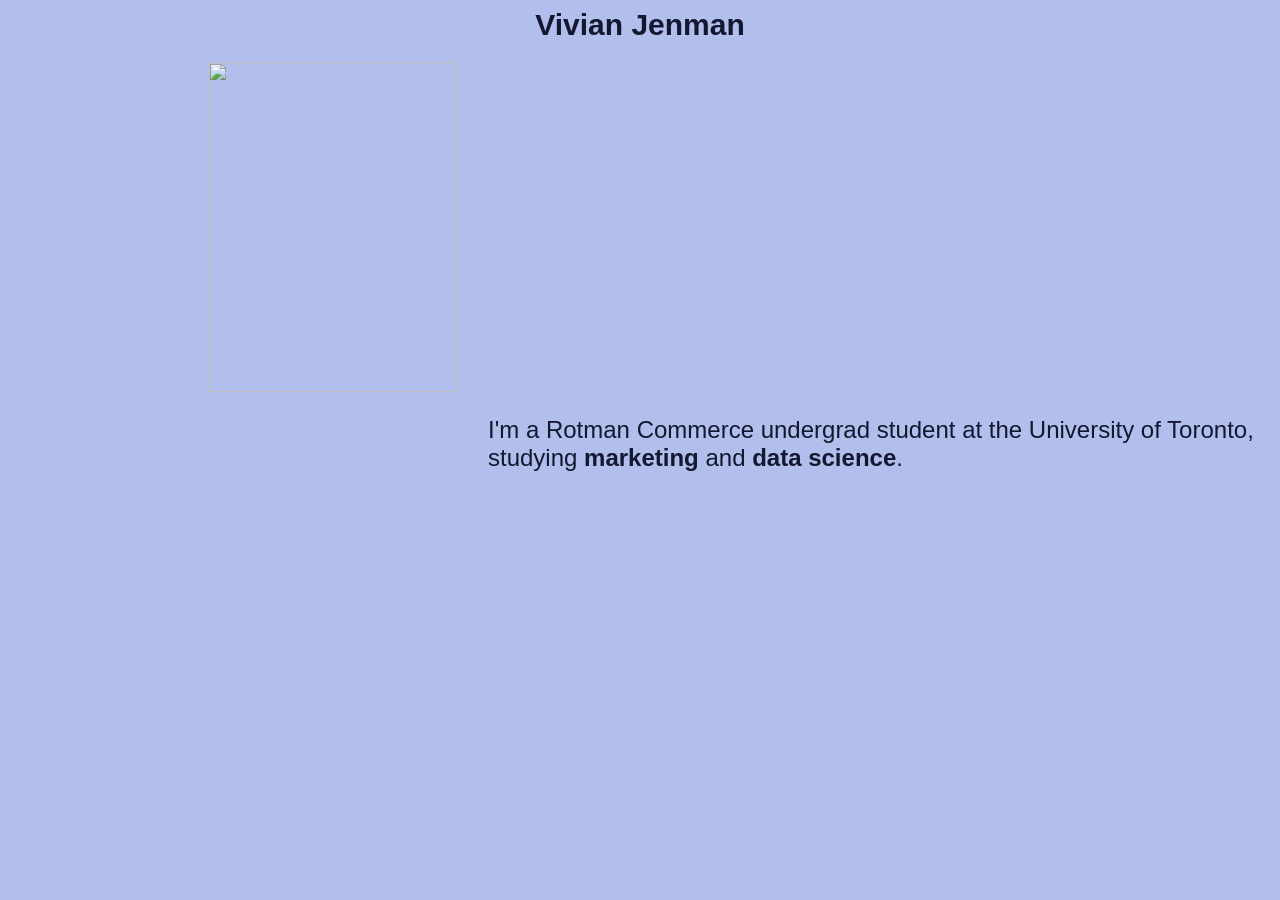
==== index.html @ 12eb538e "Update index.html" ====
<html>
  <head>
      <title>Vivian Jenman</title>
      <link rel="stylesheet" href="./style.css">
  </head>
  <body>
    <h1>Vivian Jenman</h1>
    <img class="me" src="https://github.com/vjenman/vjenman.github.io/blob/main/github%20portfolio/me.png">
    <p class="intro">I'm a Rotman Commerce undergrad student at the University of Toronto, 
      studying <strong>marketing</strong> and <strong>data science</strong>.</p>
  </body>
</html>
---- style.css ----
article {
  padding-top: 100px;}
head {
  background-color: rgb(178, 191, 237);
  font-family: Tahoma, Verdana, sans-serif;}
body {
  background-color: rgb(178, 191, 237);}
p {
  font-family: Tahoma, Verdana, sans-serif;
  color: rgb(19, 24, 48);
  font-size: 24px;}
.intro {
  margin-left: 480px;
  padding-top: -100px;}
h1 {
  font-family: Tahoma, Verdana, sans-serif;
  color: rgb(19, 24, 48);
  text-align: center;
  font-size: 30px;}
.me {
  width: 250px;
  height: 330px;
  margin-left: 200px;}
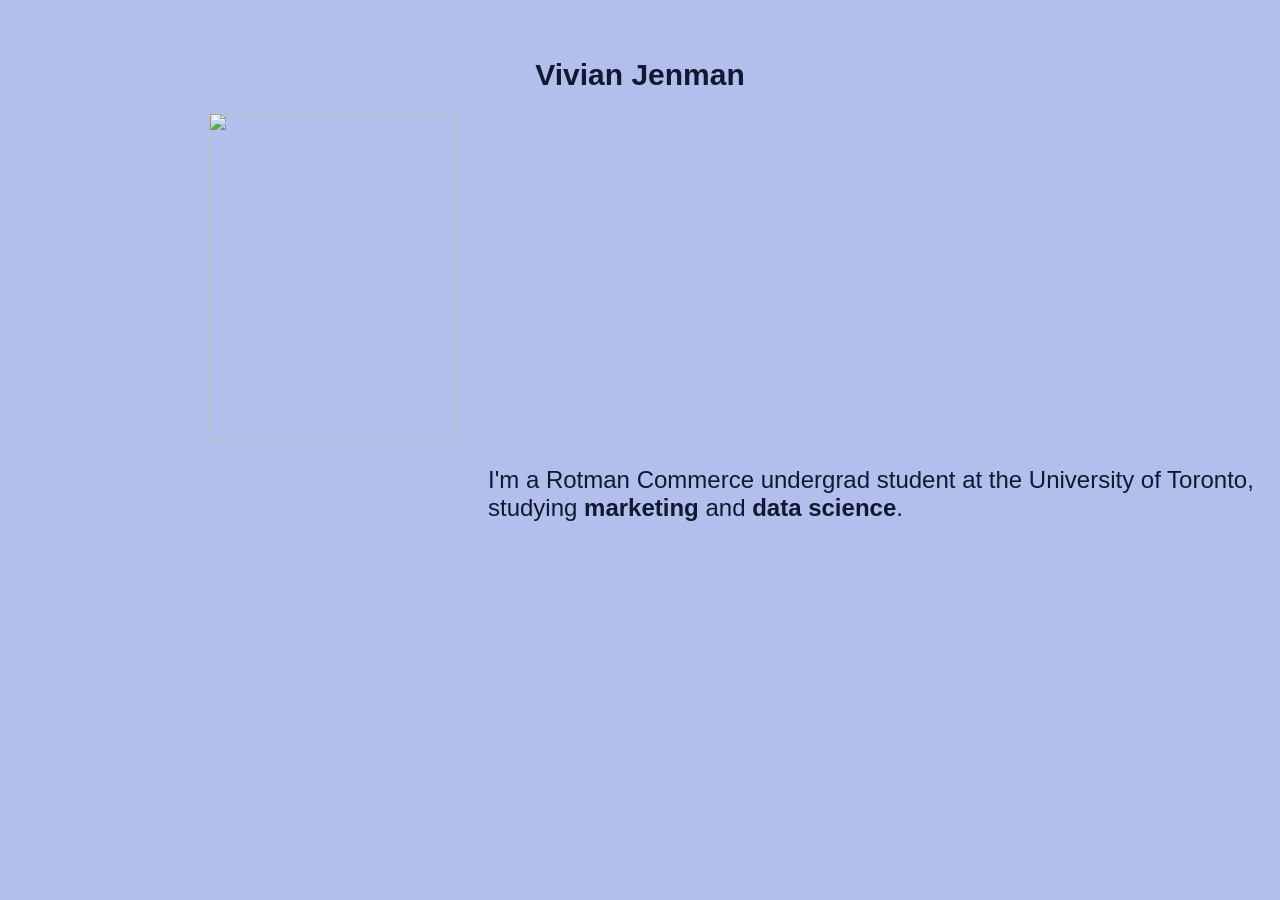
==== commit 730d383f: "Update index.html" ====
--- a/index.html
+++ b/index.html
@@ -5,7 +5,7 @@
   </head>
   <body>
     <h1>Vivian Jenman</h1>
-    <img class="me" src="https://github.com/vjenman/vjenman.github.io/blob/main/github%20portfolio/me.png">
+    <img class="me" src="https://github.com/vjenman/vjenman.github.io/github%20portfolio/me.png">
     <p class="intro">I'm a Rotman Commerce undergrad student at the University of Toronto, 
       studying <strong>marketing</strong> and <strong>data science</strong>.</p>
   </body>
--- a/style.css
+++ b/style.css
@@ -1,5 +1,3 @@
-article {
-  padding-top: 100px;}
 head {
   background-color: rgb(178, 191, 237);
   font-family: Tahoma, Verdana, sans-serif;}
@@ -8,11 +6,13 @@
 p {
   font-family: Tahoma, Verdana, sans-serif;
   color: rgb(19, 24, 48);
-  font-size: 24px;}
+  font-size: 24px;
+  max-width: 800px;}
 .intro {
   margin-left: 480px;
   padding-top: -100px;}
 h1 {
+  padding-top: 50px;
   font-family: Tahoma, Verdana, sans-serif;
   color: rgb(19, 24, 48);
   text-align: center;
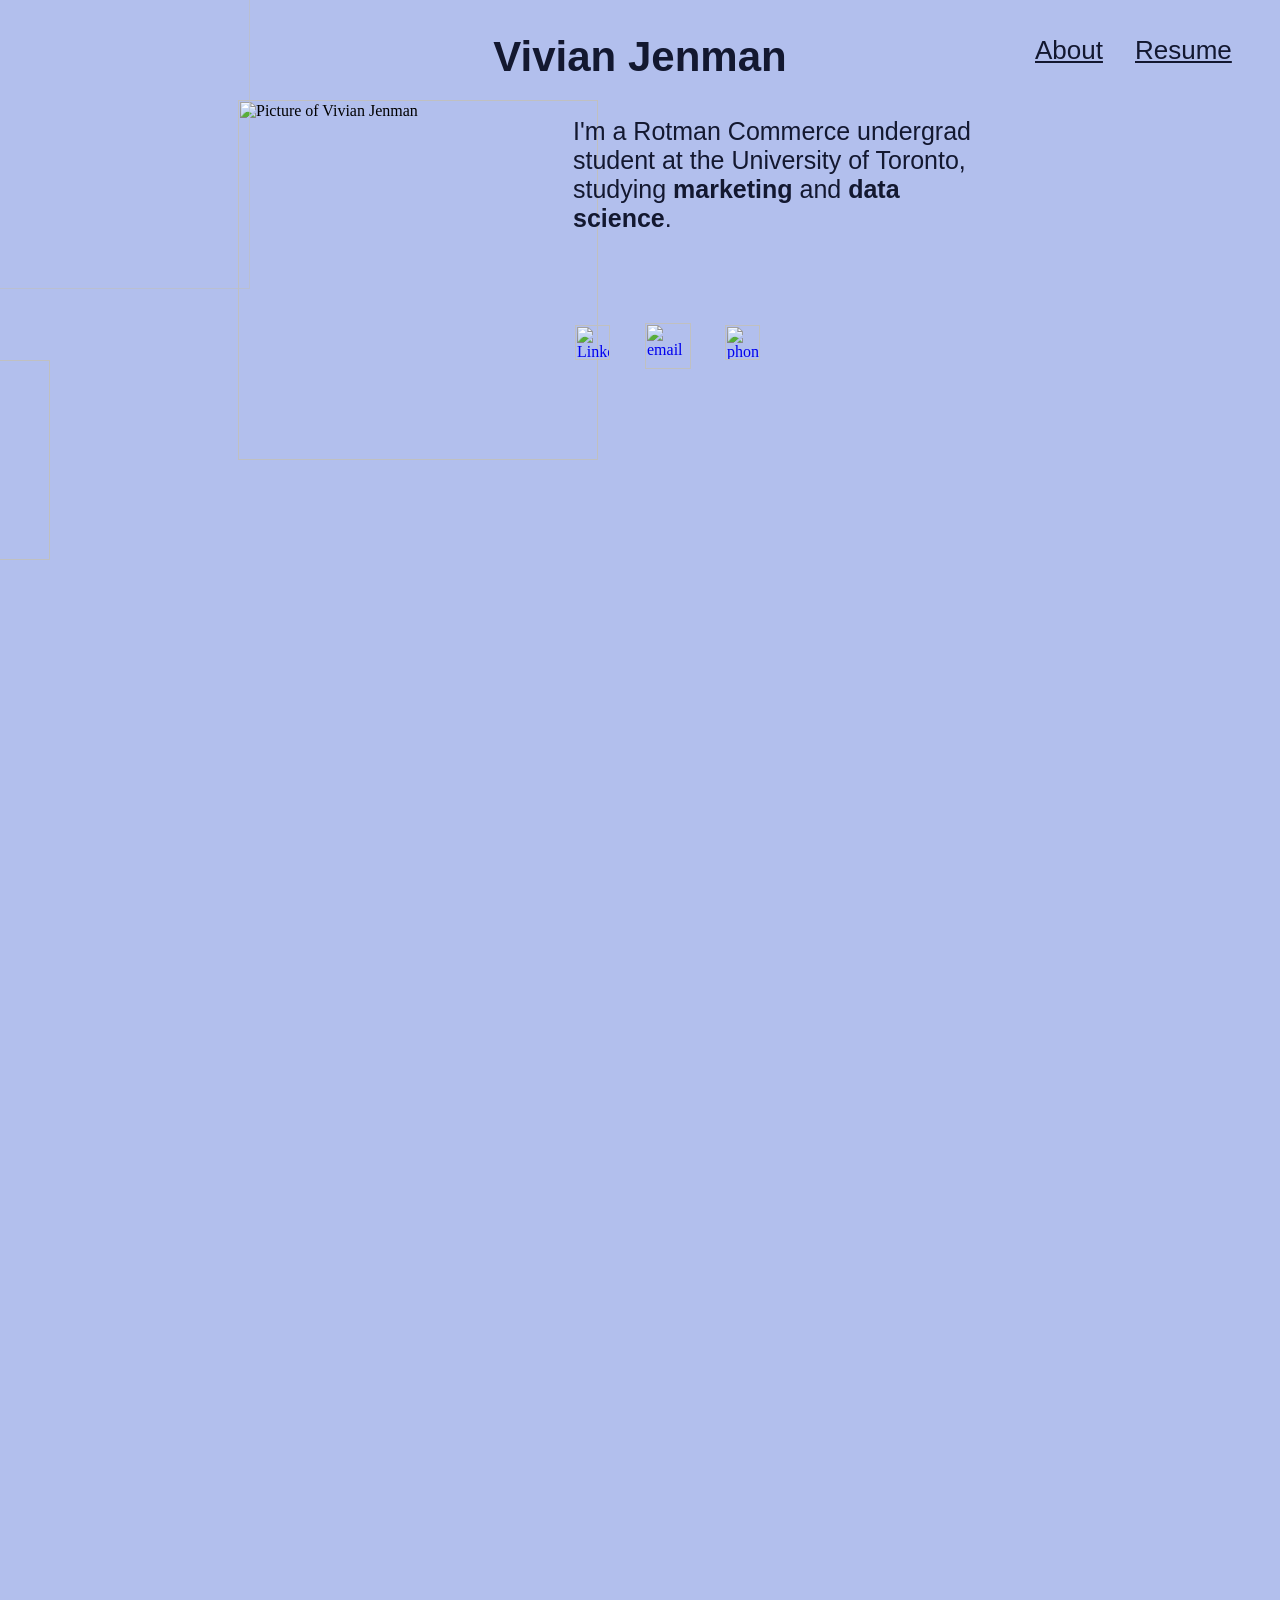
==== commit 3594f99d: "replace files" ====
--- a/index.html
+++ b/index.html
@@ -1,12 +1,27 @@
 <html>
   <head>
-      <title>Vivian Jenman</title>
+      <title>Vivian Jenman's Portfolio</title>
       <link rel="stylesheet" href="./style.css">
+      <script src="java.js" defer></script>
   </head>
   <body>
     <h1>Vivian Jenman</h1>
-    <img class="me" src="https://github.com/vjenman/vjenman.github.io/github%20portfolio/me.png">
+    <img class="me" src="https://i.imgur.com/QGYzj7b.png" alt="Picture of Vivian Jenman">
     <p class="intro">I'm a Rotman Commerce undergrad student at the University of Toronto, 
       studying <strong>marketing</strong> and <strong>data science</strong>.</p>
+    <img class="sun" src="https://i.pinimg.com/originals/07/92/ef/0792efa4935fcfd36ddc3945d0d0a753.gif"
+      alt="Sun gif">
+    <a href="https://www.linkedin.com/in/vivian-jenman-52b7982a1/">
+    	<img class="linkedin" src="https://i.imgur.com/obAKsF0.png" alt="Linkedin icon">
+    </a>
+    <a href="mailto:vjenman@gmail.com">
+    	<img class="email" src="https://i.imgur.com/If5WXRj.png" alt=email icon">
+    </a>
+    <a href="tel:+18324044999">
+        <img class="phone" src="https://i.imgur.com/WDbrTdU.png" alt="phone icon">
+    </a>
+    <img class="bird" src="https://media1.giphy.com/media/v1.Y2lkPTZjMDliOTUydmRnbmFmcDB2c3l3c3JscWR5bHc1Mnk5bGF1MTVkOTMwcmJjY3p6eCZlcD12MV9zdGlja2Vyc19zZWFyY2gmY3Q9cw/ZAoThZZXEoJAnxMVI1/200.gif" alt="Moving bird">
+    <a href="about.html" class="aboutlink">About</a>
+    <a href="resume.html" class="resumelink">Resume</a>
   </body>
 </html>
--- a/style.css
+++ b/style.css
@@ -2,22 +2,97 @@
   background-color: rgb(178, 191, 237);
   font-family: Tahoma, Verdana, sans-serif;}
 body {
-  background-color: rgb(178, 191, 237);}
+  background-color: rgb(178, 191, 237);
+  overflow-x: hidden;
+  min-height: 250vh;}
 p {
   font-family: Tahoma, Verdana, sans-serif;
   color: rgb(19, 24, 48);
-  font-size: 24px;
+  font-size: 25px;
   max-width: 800px;}
 .intro {
-  margin-left: 480px;
-  padding-top: -100px;}
+  position: absolute;
+  margin-left: 565px;
+  transform: translateY(-17px);
+  max-width: 420px;
+  position: absolute;}
 h1 {
-  padding-top: 50px;
+  padding-top: 25px;
   font-family: Tahoma, Verdana, sans-serif;
   color: rgb(19, 24, 48);
   text-align: center;
-  font-size: 30px;}
+  font-size: 42px;}
 .me {
-  width: 250px;
-  height: 330px;
-  margin-left: 200px;}
+  position: absolute;
+  width: 360px;
+  height: auto;
+  margin-left: 230px;
+  top: 100px;}
+.sun {
+  position: absolute;
+  width: 400px;
+  height: auto;
+  left: -150px;
+  transform: translateY(-220px);
+  opacity: 0.62}
+.linkedin {
+  position: absolute;
+  width: 35px;
+  height: auto;
+  top: 325px;
+  left: 575px;}
+.email {
+  position: absolute;
+  width: 46px;
+  height: auto;
+  top: 323px;
+  left: 645px;}
+.phone {
+  position: absolute;
+  width: 35px;
+  height: auto;
+  top: 325px;
+  left: 725px;}
+.bird {
+  position: fixed;    
+  top: 40%;
+  left: -150px;
+  width: 200px;
+  height: auto;
+  z-index: 20;
+  will-change: transform;}
+.aboutlink {
+  font-family: Tahoma, Verdana, sans-serif;
+  color: rgb(19, 24, 48);
+  position: absolute;
+  font-size:26px;
+  left: 1035px;
+  top: 35px;}
+.resumelink {
+  font-family: Tahoma, Verdana, sans-serif;
+  color: rgb(19, 24, 48);
+  position: absolute;
+  font-size:26px;
+  left: 1135px;
+  top: 35px;}
+.mainpage {
+  font-family: Tahoma, Verdana, sans-serif;
+  color: rgb(19, 24, 48);
+  position: absolute;
+  font-size:26px;
+  left: 1035px;
+  top: 35px;}
+.mainpage2 {
+  font-family: Tahoma, Verdana, sans-serif;
+  color: rgb(19, 24, 48);
+  position: absolute;
+  font-size:26px;
+  left: 1035px;
+  top: 35px;}
+.aboutlink2 {
+  font-family: Tahoma, Verdana, sans-serif;
+  color: rgb(19, 24, 48);
+  position: absolute;
+  font-size:26px;
+  left: 1135px;
+  top: 35px;}
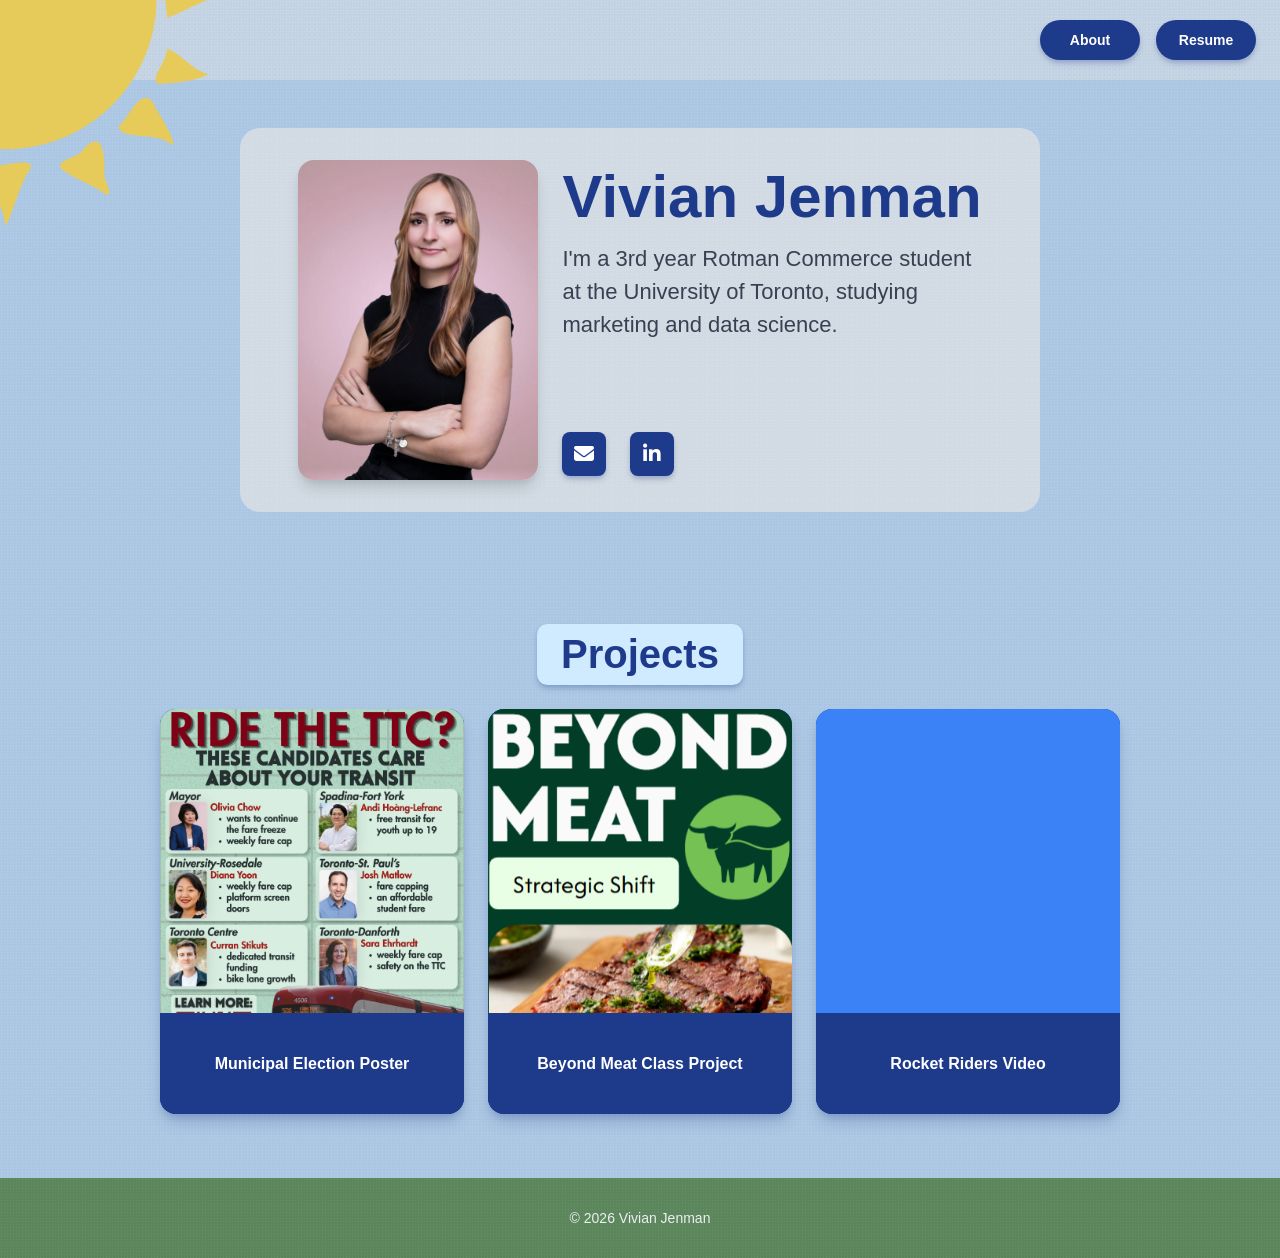
==== commit b666d07e: "initial commit" ====
--- a/index.html
+++ b/index.html
@@ -1,27 +1,117 @@
-<html>
-  <head>
-      <title>Vivian Jenman's Portfolio</title>
-      <link rel="stylesheet" href="./style.css">
-      <script src="java.js" defer></script>
-  </head>
-  <body>
-    <h1>Vivian Jenman</h1>
-    <img class="me" src="https://i.imgur.com/QGYzj7b.png" alt="Picture of Vivian Jenman">
-    <p class="intro">I'm a Rotman Commerce undergrad student at the University of Toronto, 
-      studying <strong>marketing</strong> and <strong>data science</strong>.</p>
-    <img class="sun" src="https://i.pinimg.com/originals/07/92/ef/0792efa4935fcfd36ddc3945d0d0a753.gif"
-      alt="Sun gif">
-    <a href="https://www.linkedin.com/in/vivian-jenman-52b7982a1/">
-    	<img class="linkedin" src="https://i.imgur.com/obAKsF0.png" alt="Linkedin icon">
-    </a>
-    <a href="mailto:vjenman@gmail.com">
-    	<img class="email" src="https://i.imgur.com/If5WXRj.png" alt=email icon">
-    </a>
-    <a href="tel:+18324044999">
-        <img class="phone" src="https://i.imgur.com/WDbrTdU.png" alt="phone icon">
-    </a>
-    <img class="bird" src="https://media1.giphy.com/media/v1.Y2lkPTZjMDliOTUydmRnbmFmcDB2c3l3c3JscWR5bHc1Mnk5bGF1MTVkOTMwcmJjY3p6eCZlcD12MV9zdGlja2Vyc19zZWFyY2gmY3Q9cw/ZAoThZZXEoJAnxMVI1/200.gif" alt="Moving bird">
-    <a href="about.html" class="aboutlink">About</a>
-    <a href="resume.html" class="resumelink">Resume</a>
-  </body>
-</html>
+<!DOCTYPE html>
+<html lang="en">
+<head>
+  <meta charset="UTF-8">
+  <meta name="viewport" content="width=device-width, initial-scale=1.0">
+  <link rel="icon" type="image/png" href="elements/cherrytree.png">
+  <title>Vivian Jenman - Portfolio</title>
+  
+  <!-- Font Awesome Icons -->
+  <link rel="stylesheet" href="https://cdnjs.cloudflare.com/ajax/libs/font-awesome/6.4.0/css/all.min.css">
+  
+  <!-- Link to External Stylesheet -->
+  <link rel="stylesheet" href="index.css">
+</head>
+<body class="sky-bg">
+
+  <div class="sun-decoration" aria-hidden="true">
+    <img src="elements/sun.png" alt="">
+  </div>
+
+  <!-- Top Right Navigation Buttons -->
+  <nav class="top-nav">
+    <a href="about.html" class="nav-btn">About</a>
+    <a href="resume.html" class="nav-btn">Resume</a>
+  </nav>
+
+  <!-- Title / Profile Section -->
+  <header class="titlecard">
+    <div class="titlecontainer">
+      
+      <!-- 4x3 Vertical Image Container -->
+      <div class="profile-img-wrapper">
+        <img src="elements/headshot.png" 
+             alt="Vivian Jenman" 
+             class="profile-img">
+      </div>
+
+      <!-- Text & Contact Container -->
+      <div class="profile-info">
+        <!-- Top: Name -->
+        <div>
+          <h1 class="profile-name">Vivian Jenman</h1>
+          <!-- Middle: Description -->
+          <p class="profile-bio">
+            I'm a 3rd year Rotman Commerce student at the University of Toronto, studying marketing and data science.
+          </p>
+        </div>
+
+        <!-- Bottom: Contact Buttons -->
+        <div class="contact-buttons">
+          <a href="mailto:vjenman@gmail.com" aria-label="Email" class="contact-btn">
+            <i class="fa-solid fa-envelope"></i>
+          </a>
+          <a href="https://www.linkedin.com/in/vivian-jenman-52b7982a1/" target="_blank" rel="noopener noreferrer" aria-label="LinkedIn" class="contact-btn">
+            <i class="fa-brands fa-linkedin-in"></i>
+          </a>
+        </div>
+      </div>
+
+    </div>
+  </header>
+
+  <!-- Projects Section -->
+  <main class="projects-section">
+    <div class="projects-container">
+      
+      <h2 class="projects-title">Projects</h2>
+
+      <!-- 3x2 Grid (6 Projects Total) -->
+      <div class="projects-grid">
+
+        <!-- Project Card 1 -->
+        <a href="poster.html" class="project-card">
+          <div class="project-img-wrapper">
+            <img src="elements/rrposter.png" alt="Municipal Election Poster" class="project-imgrrposter">
+          </div>
+          <div class="project-title-bar">
+            <h3>Municipal Election Poster</h3>
+          </div>
+        </a>
+
+        <!-- Project Card 2 -->
+        <a href="beyondmeat.html" class="project-card">
+          <div class="project-img-wrapper">
+            <img src="elements/beyondmeat.png" alt="Beyond Meat class project" class="project-imgbeyondmeat">
+          </div>
+          <div class="project-title-bar">
+            <h3>Beyond Meat Class Project</h3>
+          </div>
+        </a>
+
+        <!-- Project Card 5 -->
+        <a href="video.html" class="project-card">
+          <div class="project-img-wrapper-video">
+            <!-- <img src="elements/rrvideo.mp4" alt="Rocket Riders video" class="project-img"> -->
+            <video autoplay loop muted playsinline width="100%" class="project-imgrrvideo">
+              <source src="elements/rrvideo.mp4" type="video/mp4">
+            </video>
+          </div>
+          <div class="project-title-bar">
+            <h3>Rocket Riders Video</h3>
+          </div>
+        </a>
+
+      </div>
+    </div>
+  </main>
+
+  <!-- Footer -->
+  <footer class="footer">
+    <p>&copy; <span id="year"></span> Vivian Jenman</p>
+  </footer>
+
+  <!-- Link to External JavaScript -->
+  <script src="index.js"></script>
+</body>
+</html>
--- a/index.css
+++ b/index.css
@@ -0,0 +1,641 @@
+/* Custom Reset & Base Styles */
+* {
+  margin: 0;
+  padding: 0;
+  box-sizing: border-box;
+}
+
+body {
+  font-family: Tahoma, Geneva, Verdana, sans-serif;
+  color: #111827;
+  background-color: #acc7e3; /* Light sky blue background */
+  background-image:
+    radial-gradient(rgba(255, 255, 255, 0.12) 0.6px, transparent 0.05px),
+    radial-gradient(rgba(30, 58, 138, 0.04) 0.6px, transparent 0.05px);
+  background-size: 3px 3px, 5px 5px;
+  background-position: 0 0, 2px 2px;
+  min-height: 100vh;
+}
+
+.sky-bg {
+  background-color: #acc7e3;
+}
+
+.sun-decoration {
+  position: absolute;
+  top: 0;
+  left: 0;
+  z-index: 61;
+  width: min(23.7vh, 50vw);
+  aspect-ratio: 2349 / 2479;
+  overflow: hidden;
+  pointer-events: none;
+}
+
+.sun-decoration img {
+  opacity: 100%;
+  filter: saturate(55%);
+  position: absolute;
+  bottom: 0;
+  right: 0;
+  width: 200%;
+  height: 200%;
+  max-width: none;
+  object-fit: cover;
+}
+
+/* Top Right Navigation */
+.top-nav {
+  position: absolute;
+  top: 0;
+  right: 0;
+  left: 0;
+  z-index: 60;
+  display: flex;
+  justify-content: flex-end;
+  align-items: center;
+  gap: 1rem;
+  height: 5rem;
+  padding: 0 1.5rem;
+}
+
+.top-nav::before {
+  content: "";
+  position: absolute;
+  top: 0;
+  right: 0;
+  left: 0;
+  height: 5rem;
+  z-index: -1;
+  background-color: rgba(210, 219, 227, 0.65);
+  background-image:
+    radial-gradient(rgba(255, 255, 255, 0.12) 0.6px, transparent 0.05px),
+    radial-gradient(rgba(30, 58, 138, 0.04) 0.6px, transparent 0.05px);
+  background-size: 3px 3px, 5px 5px;
+  background-position: 0 0, 2px 2px;
+}
+
+.nav-btn {
+  position: relative;
+  z-index: 1;
+  display: inline-flex;
+  align-items: center;
+  justify-content: center;
+  width: 100px;
+  height: 40px;
+  background-color: #1e3a8a; /* Navy blue */
+  color: #ffffff;
+  font-weight: bold;
+  font-size: 0.875rem;
+  text-decoration: none;
+  border-radius: 9999px;
+  box-shadow: 0 4px 6px -1px rgba(30, 58, 138, 0.25), 0 2px 4px -1px rgba(30, 58, 138, 0.15);
+  transition: transform 0.2s ease, box-shadow 0.2s ease;
+}
+
+.back-btn {
+  position: absolute;
+  top: 1rem;
+  left: 1rem;
+  z-index: 62;
+  display: inline-flex;
+  align-items: center;
+  justify-content: center;
+  width: 44px;
+  height: 44px;
+  border-radius: 50%;
+  background-color: #1e3a8a;
+  color: #ffffff;
+  font-size: 1.125rem;
+  text-decoration: none;
+  box-shadow: 0 4px 6px -1px rgba(30, 58, 138, 0.25), 0 2px 4px -1px rgba(30, 58, 138, 0.15);
+  transition: transform 0.2s ease, box-shadow 0.2s ease;
+}
+
+.back-btn:hover {
+  transform: translateY(-3px);
+  box-shadow: 0 10px 15px -3px rgba(30, 58, 138, 0.35), 0 4px 6px -2px rgba(30, 58, 138, 0.2);
+}
+
+/* Title Section */
+.titlecard {
+  position: relative;
+  z-index: 52;
+  padding-top: 8rem;
+  padding-bottom: 2rem;
+  padding-left: 1.5rem;
+  padding-right: 1.5rem;
+}
+
+.titlecontainer {
+  max-width: 42rem; /* Reduced width (~2/3 size) */
+  margin-left: auto;
+  margin-right: auto;
+  padding: 1.5rem;
+  display: flex;
+  flex-direction: column;
+  gap: 1.5rem;
+  align-items: center;
+  justify-content: center;
+  border-radius: 1.25rem;
+  background-color: #d2dbe3;
+  background-image:
+    radial-gradient(rgba(255, 255, 255, 0.12) 0.6px, transparent 0.05px),
+    radial-gradient(rgba(30, 58, 138, 0.04) 0.6px, transparent 0.05px);
+  background-size: 3px 3px, 5px 5px;
+  background-position: 0 0, 2px 2px;
+}
+
+@media (min-width: 640px) {
+  .titlecontainer {
+    max-width: 50rem;
+    padding: 2rem;
+    flex-direction: row;
+    align-items: stretch;
+  }
+}
+
+/* 4x3 Vertical Profile Image */
+.profile-img-wrapper {
+  width: 13rem;
+  aspect-ratio: 3 / 4;
+  flex-shrink: 0;
+  border-radius: 1rem;
+  overflow: hidden;
+  box-shadow: 0 10px 15px -3px rgba(0, 0, 0, 0.15), 0 4px 6px -2px rgba(0, 0, 0, 0.05);
+}
+
+@media (min-width: 640px) {
+  .profile-img-wrapper {
+    width: 15rem;
+  }
+}
+
+.profile-img {
+  width: 100%;
+  height: 100%;
+  object-fit: cover;
+}
+
+/* Profile Info Container */
+.profile-info {
+  display: flex;
+  flex-direction: column;
+  justify-content: space-between;
+  text-align: center;
+  padding-top: 0.25rem;
+  padding-bottom: 0.25rem;
+}
+
+@media (min-width: 640px) {
+  .profile-info {
+    text-align: left;
+  }
+}
+
+.profile-name {
+  font-size: 3.75rem;
+  font-weight: 800;
+  color: #1e3a8a;
+  line-height: 1.1;
+  margin-bottom: 0.75rem;
+}
+
+.profile-bio {
+  color: #374151;
+  font-size: 1.375rem;
+  line-height: 1.5;
+  max-width: 26rem;
+}
+
+/* Contact Buttons */
+.contact-buttons {
+  display: flex;
+  gap: 1.5rem;
+  justify-content: center;
+  margin-top: 1.5rem;
+}
+
+@media (min-width: 640px) {
+  .contact-buttons {
+    justify-content: flex-start;
+    margin-top: 0;
+  }
+}
+
+.contact-btn {
+  display: flex;
+  align-items: center;
+  justify-content: center;
+  width: 44px;
+  height: 44px;
+  background-color: #1e3a8a;
+  color: #ffffff;
+  border-radius: 0.5rem;
+  text-decoration: none;
+  box-shadow: 0 4px 6px -1px rgba(30, 58, 138, 0.25), 0 2px 4px -1px rgba(30, 58, 138, 0.15);
+  transition: transform 0.2s ease, box-shadow 0.2s ease;
+}
+
+.top-nav .nav-btn:hover,
+.contact-btn:hover {
+  transform: translateY(-3px);
+  box-shadow: 0 10px 15px -3px rgba(30, 58, 138, 0.35), 0 4px 6px -2px rgba(30, 58, 138, 0.2);
+}
+
+.contact-btn i {
+  font-size: 1.25rem;
+}
+
+/* Projects Section */
+.projects-section {
+  padding-top: 1rem;
+  padding-bottom: 4rem;
+  padding-left: 1.5rem;
+  padding-right: 1.5rem;
+}
+
+.projects-container {
+  max-width: 72rem;
+  margin-left: auto;
+  margin-right: auto;
+  text-align: center;
+}
+
+.projects-title {
+  font-size: 2.5rem;
+  font-weight: 700;
+  color: #1e3a8a;
+  margin-top: 4rem;
+  margin-bottom: 1.5rem;
+  text-align: center;
+  display: inline-flex;
+  align-items: center;
+  justify-content: center;
+  background-color: rgb(208, 234, 255); /* Navy blue */
+  font-weight: bold;
+  text-decoration: none;
+  border-radius: 0.65rem;
+  box-shadow: 0 4px 6px -1px rgba(30, 58, 138, 0.25), 0 2px 4px -1px rgba(30, 58, 138, 0.15);
+  transition: transform 0.2s ease, box-shadow 0.2s ease;
+  padding: 0.5rem 1.5rem;
+}
+
+/* 3x2 Grid */
+.projects-grid {
+  display: grid;
+  grid-template-columns: 1fr;
+  gap: 1.5rem;
+  width: 100%;
+  max-width: 60rem;
+  margin-left: auto;
+  margin-right: auto;
+}
+
+@media (min-width: 640px) {
+  .projects-grid {
+    grid-template-columns: repeat(2, 1fr);
+  }
+}
+
+@media (min-width: 1024px) {
+  .projects-grid {
+    grid-template-columns: repeat(3, 1fr);
+  }
+}
+
+/* Project Card (4x3 Aspect Ratio) */
+.project-card {
+  display: flex;
+  flex-direction: column;
+  background-color: #1e3a8a;
+  border-radius: 1rem;
+  overflow: hidden;
+  text-decoration: none;
+  aspect-ratio: 3 / 4;
+  box-shadow: 0 10px 15px -3px rgba(30, 58, 138, 0.25), 0 4px 6px -2px rgba(30, 58, 138, 0.15);
+  transition: transform 0.2s ease, box-shadow 0.2s ease;
+}
+
+.project-card:hover {
+  transform: translateY(-5px);
+  box-shadow: 0 20px 25px -5px rgba(30, 58, 138, 0.35), 0 10px 10px -5px rgba(30, 58, 138, 0.2);
+}
+
+.project-img-wrapper {
+  height: 75%;
+  width: 100%;
+  overflow: hidden;
+  background-color: #3b82f6;
+}
+
+.project-img-wrapper-video {
+  height: 75%;
+  width: 100%;
+  overflow: hidden;
+  background-color: #3b82f6;
+}
+
+.project-imgrrvideo {
+  width: 100%;
+  height: 100%;
+  object-fit: cover;
+  object-position: center 70%;
+}
+
+.project-card:hover .project-img-wrapper-video {
+  transform: scale(1.05);
+}
+
+.project-img {
+  width: 100%;
+  height: 100%;
+  object-fit: cover;
+  transition: transform 0.3s ease;
+}
+
+.project-imgrrposter {
+  width: 100%;
+  height: 100%;
+  object-fit: cover;
+  transition: transform 0.3s ease;
+  object-position: center 5%;
+}
+
+.project-imgbeyondmeat {
+  width: 100%;
+  height: 100%;
+  object-fit: cover;
+  transition: transform 0.3s ease;
+  object-position: center 5%;
+}
+
+.project-card:hover .project-img {
+  transform: scale(1.05);
+}
+
+.project-title-bar {
+  height: 25%;
+  width: 100%;
+  display: flex;
+  align-items: center;
+  justify-content: center;
+  padding-left: 1rem;
+  padding-right: 1rem;
+  background-color: #1e3a8a;
+  color: #ffffff;
+  text-align: center;
+}
+
+.project-title-bar h3 {
+  font-size: 1rem;
+  font-weight: 600;
+  line-height: 1.25;
+}
+
+/* Footer */
+.footer {
+  padding-top: 2rem;
+  padding-bottom: 2rem;
+  text-align: center;
+  color: #edeef1;
+  font-size: 0.875rem;
+  background-color: #5c875c;
+  background-image:
+    radial-gradient(rgba(255, 255, 255, 0.07) 0.6px, transparent 0.05px),
+    radial-gradient(rgba(17, 24, 39, 0.02) 0.6px, transparent 0.05px);
+  background-size: 3px 3px, 5px 5px;
+  background-position: 0 0, 2px 2px;
+}
+
+/* Resume PDF Viewer */
+.resume-section {
+  position: relative;
+  z-index: 1;
+  width: min(100% - 3rem, 60rem);
+  margin: 0 auto;
+  padding: 8rem 0 3rem;
+}
+
+.resume-title {
+  margin-bottom: 1.25rem;
+  color: #1e3a8a;
+  font-size: 2rem;
+  text-align: center;
+}
+
+.resume-viewer {
+  aspect-ratio: 4 / 5;
+  overflow: hidden;
+  border: 1px solid rgba(30, 58, 138, 0.25);
+  border-radius: 0.75rem;
+  background-color: #ffffff;
+  box-shadow: 0 10px 20px rgba(30, 58, 138, 0.18);
+}
+
+.resume-viewer iframe {
+  display: block;
+  width: 100%;
+  height: 100%;
+  border: 0;
+}
+
+.resume-link {
+  margin-top: 1rem;
+  text-align: center;
+}
+
+.resume-link a {
+  color: #1e3a8a;
+  font-weight: bold;
+}
+
+.about-section {
+  display: flex;
+  flex-direction: column;
+  justify-content: center;
+  width: 75%;
+  min-height: calc(100vh - 5rem);
+  margin: 0 auto;
+  padding: 7rem 0 3rem;
+}
+
+.about-title {
+  font-size: 2.75rem;
+}
+
+.about-paragraph {
+  color: #374151;
+  font-size: clamp(1.1rem, 1.7vw, 1.3rem);
+  line-height: 1.6;
+  text-align: center;
+}
+
+.about-paragraph + .about-paragraph {
+  margin-top: 1rem;
+}
+
+.about-gallery {
+  display: grid;
+  grid-template-columns: repeat(3, minmax(0, 1fr));
+  gap: 1.25rem;
+  width: 100%;
+  margin-top: 2rem;
+}
+
+.about-gallery-column {
+  display: flex;
+  flex-direction: column;
+  gap: 1.25rem;
+  min-width: 0;
+}
+
+.about-gallery img {
+  display: block;
+  width: 100%;
+  height: auto;
+  border-radius: 0.75rem;
+  box-shadow: 0 10px 15px -3px rgba(30, 58, 138, 0.25), 0 4px 6px -2px rgba(30, 58, 138, 0.15);
+}
+
+/* Social media project pages */
+.social-feature-section {
+  width: min(100% - 3rem, 72rem);
+  min-height: 100vh;
+  margin: 0 auto;
+  padding: 5rem 0 3rem;
+}
+
+.social-feature-title {
+  margin-bottom: 1.5rem;
+  color: #1e3a8a;
+  font-size: 2.75rem;
+  text-align: center;
+}
+
+.social-feature-content {
+  display: grid;
+  grid-template-columns: repeat(2, minmax(0, 1fr));
+  align-items: start;
+  gap: 2rem;
+}
+
+.social-instagram-link {
+  display: block;
+  overflow: hidden;
+  border-radius: 1rem;
+  box-shadow: 0 10px 15px -3px rgba(30, 58, 138, 0.25), 0 4px 6px -2px rgba(30, 58, 138, 0.15);
+  transition: transform 0.2s ease, box-shadow 0.2s ease;
+}
+
+.social-instagram-link:hover {
+  transform: translateY(-5px);
+  box-shadow: 0 20px 25px -5px rgba(30, 58, 138, 0.35), 0 10px 10px -5px rgba(30, 58, 138, 0.2);
+}
+
+.social-instagram-link img {
+  display: block;
+  width: 100%;
+  height: auto;
+}
+
+.social-feature-description {
+  color: #374151;
+  font-size: 1.125rem;
+  line-height: 1.6;
+}
+
+.poster-supporting-images {
+  display: grid;
+  grid-column: 1 / -1;
+  grid-template-columns: repeat(3, minmax(0, 1fr));
+  gap: 2rem;
+}
+
+.poster-supporting-images img {
+  display: block;
+  width: 100%;
+  height: clamp(16rem, 35vw, 32rem);
+  object-fit: cover;
+}
+
+.poster-supporting-images figure {
+  width: 95%;
+  justify-self: center;
+  overflow: hidden;
+  border-radius: 0.75rem;
+  background-color: #ffffff;
+  box-shadow: 0 10px 15px -3px rgba(30, 58, 138, 0.25), 0 4px 6px -2px rgba(30, 58, 138, 0.15);
+}
+
+.poster-supporting-images figcaption {
+  padding: 0.75rem 1rem;
+  color: #1e3a8a;
+  font-weight: bold;
+  text-align: center;
+}
+
+@media (max-width: 640px) {
+  .resume-section {
+    width: calc(100% - 1.5rem);
+    padding-top: 7rem;
+  }
+
+  .about-section {
+    width: calc(100% - 2rem);
+    padding-top: 7rem;
+  }
+
+  .about-gallery {
+    grid-template-columns: repeat(2, minmax(0, 1fr));
+    gap: 1rem;
+  }
+
+  .about-gallery-column {
+    display: contents;
+  }
+
+  .about-gallery img {
+    order: 0;
+  }
+
+  .about-gallery img[src$="snowman.jpg"] {
+    order: 1;
+  }
+
+  .about-gallery img[src$="graduationphoto.JPG"] {
+    order: 2;
+  }
+
+  .about-gallery img[src$="bsa.jpg"] {
+    order: 3;
+  }
+
+  .about-gallery img[src$="skeleton.jpg"] {
+    order: 4;
+  }
+
+  .about-gallery img[src$="cake.jpg"] {
+    order: 5;
+    grid-row: 2;
+    grid-column: 2;
+  }
+
+  .about-gallery img[src$="worldcup.jpg"] {
+    order: 6;
+  }
+
+  .social-feature-section {
+    width: calc(100% - 1.5rem);
+    padding-top: 7rem;
+  }
+
+  .social-feature-content {
+    grid-template-columns: 1fr;
+    gap: 1.5rem;
+  }
+
+  .poster-supporting-images {
+    grid-template-columns: 1fr;
+  }
+}
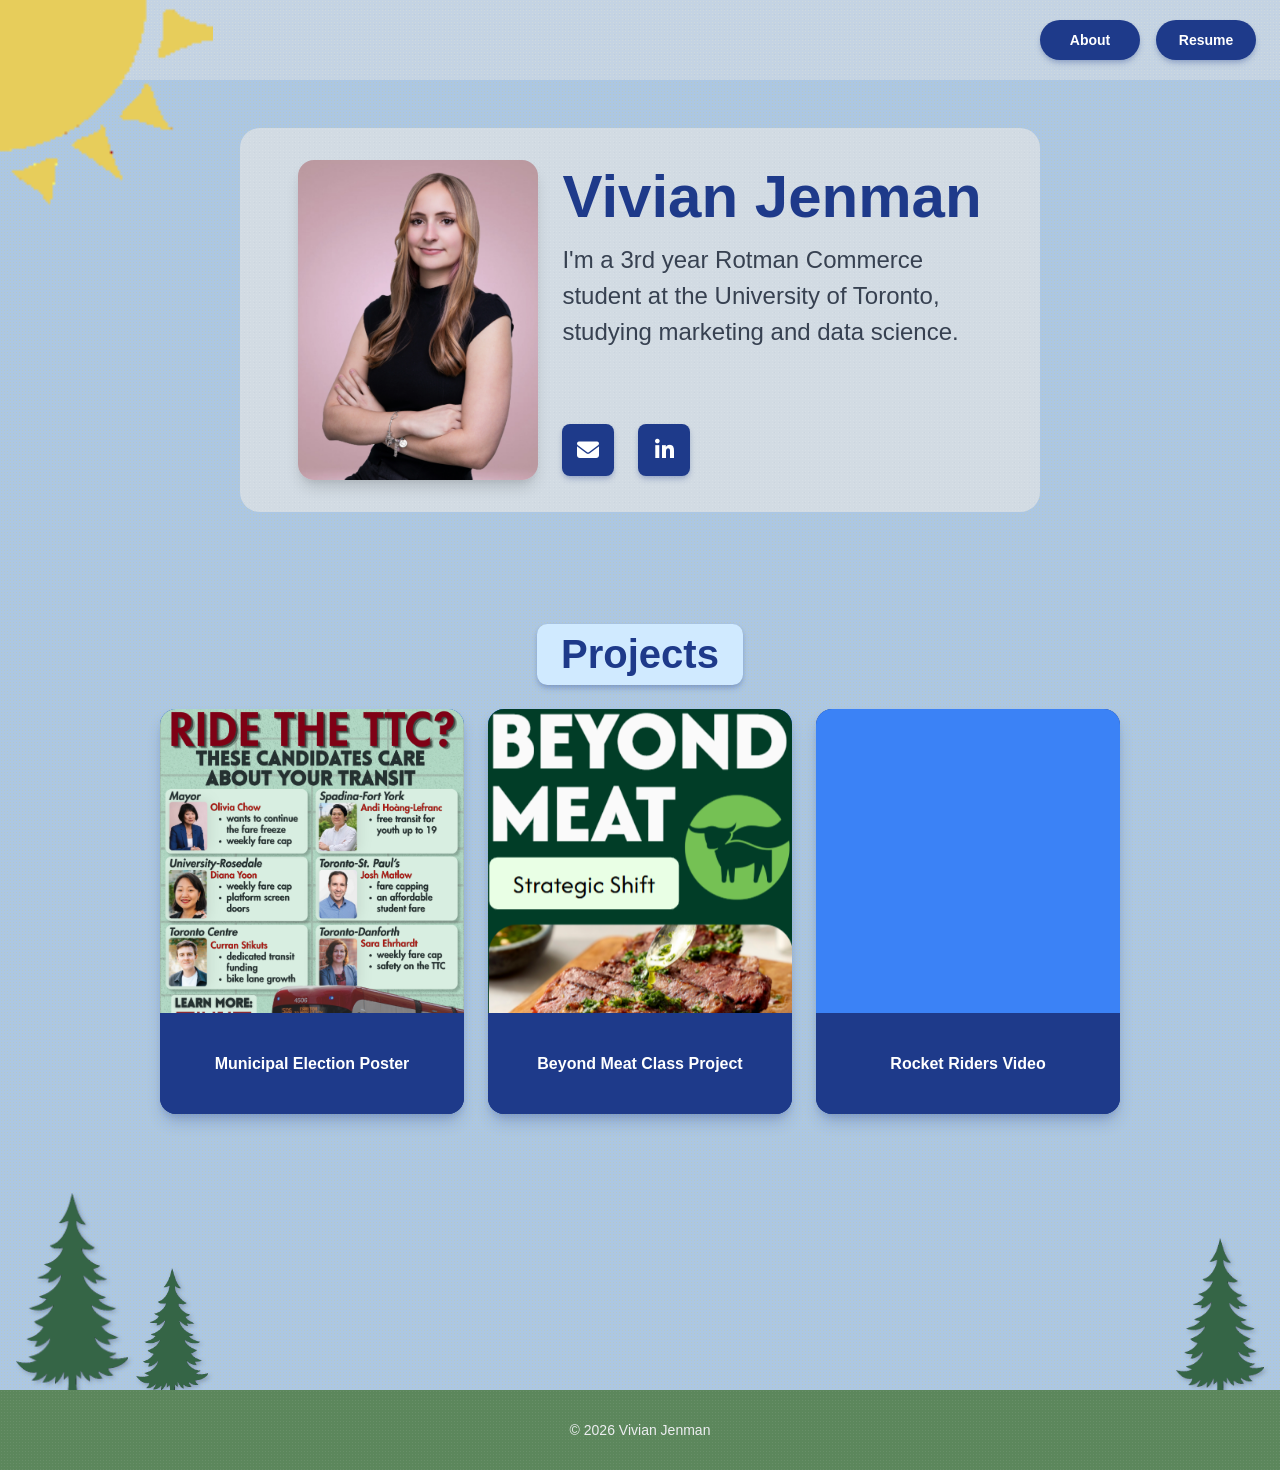
==== commit 84c1f44c: "updates" ====
--- a/index.html
+++ b/index.html
@@ -1,10 +1,16 @@
 <!DOCTYPE html>
 <html lang="en">
 <head>
+  <script async src="https://www.googletagmanager.com/gtm.js?id=GTM-WLWVP2XR"></script>
+  <script>
+    window.dataLayer = window.dataLayer || [];
+    function gtag(){dataLayer.push(arguments);}
+    gtag('js', new Date());
+  </script>
   <meta charset="UTF-8">
   <meta name="viewport" content="width=device-width, initial-scale=1.0">
-  <link rel="icon" type="image/png" href="elements/cherrytree.png">
-  <title>Vivian Jenman - Portfolio</title>
+  <link rel="icon" type="image/jpeg" href="elements/pixelated.jpg">
+  <title>Vivian Jenman - Home</title>
   
   <!-- Font Awesome Icons -->
   <link rel="stylesheet" href="https://cdnjs.cloudflare.com/ajax/libs/font-awesome/6.4.0/css/all.min.css">
@@ -13,9 +19,8 @@
   <link rel="stylesheet" href="index.css">
 </head>
 <body class="sky-bg">
-
   <div class="sun-decoration" aria-hidden="true">
-    <img src="elements/sun.png" alt="">
+    <img src="elements/sungif%20(2).gif" alt="">
   </div>
 
   <!-- Top Right Navigation Buttons -->
--- a/index.css
+++ b/index.css
@@ -10,8 +10,8 @@
   color: #111827;
   background-color: #acc7e3; /* Light sky blue background */
   background-image:
-    radial-gradient(rgba(255, 255, 255, 0.12) 0.6px, transparent 0.05px),
-    radial-gradient(rgba(30, 58, 138, 0.04) 0.6px, transparent 0.05px);
+    radial-gradient(rgba(255, 207, 0, 0.12) 0.6px, transparent 0.05px),
+    radial-gradient(rgba(255, 207, 0, 0.04) 0.6px, transparent 0.05px);
   background-size: 3px 3px, 5px 5px;
   background-position: 0 0, 2px 2px;
   min-height: 100vh;
@@ -42,6 +42,7 @@
   height: 200%;
   max-width: none;
   object-fit: cover;
+  transform: scale(1.6);
 }
 
 /* Top Right Navigation */
@@ -120,7 +121,6 @@
 /* Title Section */
 .titlecard {
   position: relative;
-  z-index: 52;
   padding-top: 8rem;
   padding-bottom: 2rem;
   padding-left: 1.5rem;
@@ -194,6 +194,8 @@
 }
 
 .profile-name {
+  position: relative;
+  z-index: 62;
   font-size: 3.75rem;
   font-weight: 800;
   color: #1e3a8a;
@@ -203,7 +205,7 @@
 
 .profile-bio {
   color: #374151;
-  font-size: 1.375rem;
+  font-size: 1.5rem;
   line-height: 1.5;
   max-width: 26rem;
 }
@@ -227,8 +229,8 @@
   display: flex;
   align-items: center;
   justify-content: center;
-  width: 44px;
-  height: 44px;
+  width: 52px;
+  height: 52px;
   background-color: #1e3a8a;
   color: #ffffff;
   border-radius: 0.5rem;
@@ -244,7 +246,7 @@
 }
 
 .contact-btn i {
-  font-size: 1.25rem;
+  font-size: 1.375rem;
 }
 
 /* Projects Section */
@@ -263,6 +265,8 @@
 }
 
 .projects-title {
+  position: relative;
+  z-index: 62;
   font-size: 2.5rem;
   font-weight: 700;
   color: #1e3a8a;
@@ -395,32 +399,70 @@
 
 /* Footer */
 .footer {
+  position: relative;
+  isolation: isolate;
+  margin-top: 13.25rem;
   padding-top: 2rem;
   padding-bottom: 2rem;
   text-align: center;
   color: #edeef1;
   font-size: 0.875rem;
+  background: transparent;
+}
+
+.footer::before {
+  content: "";
+  position: absolute;
+  z-index: -1;
+  right: 0;
+  bottom: 100%;
+  left: 0;
+  height: 14rem;
+  transform: translateY(0.75rem);
+  filter: drop-shadow(2px 2px 2px rgba(17, 24, 39, 0.25));
+  background-image:
+    url("elements/treegreen.png"),
+    url("elements/treegreen.png"),
+    url("elements/treegreen.png");
+  background-repeat: no-repeat;
+  background-position: left 1rem bottom, left 8.5rem bottom, right 1rem bottom;
+  background-size: 7rem auto, 4.5rem auto, 5.5rem auto;
+  pointer-events: none;
+}
+
+.footer::after {
+  content: "";
+  position: absolute;
+  z-index: 0;
+  inset: 0;
   background-color: #5c875c;
   background-image:
     radial-gradient(rgba(255, 255, 255, 0.07) 0.6px, transparent 0.05px),
     radial-gradient(rgba(17, 24, 39, 0.02) 0.6px, transparent 0.05px);
   background-size: 3px 3px, 5px 5px;
   background-position: 0 0, 2px 2px;
+  pointer-events: none;
+}
+
+.footer > * {
+  position: relative;
+  z-index: 1;
+  pointer-events: none;
 }
 
 /* Resume PDF Viewer */
 .resume-section {
-  position: relative;
-  z-index: 1;
   width: min(100% - 3rem, 60rem);
   margin: 0 auto;
   padding: 8rem 0 3rem;
 }
 
 .resume-title {
+  position: relative;
+  z-index: 62;
   margin-bottom: 1.25rem;
   color: #1e3a8a;
-  font-size: 2rem;
+  font-size: 2.75rem;
   text-align: center;
 }
 
@@ -448,6 +490,35 @@
 .resume-link a {
   color: #1e3a8a;
   font-weight: bold;
+}
+
+.beyondmeat-content {
+  display: flow-root;
+}
+
+.beyondmeat-viewer {
+  float: left;
+  width: 65%;
+  margin: 0 2rem 1rem 0;
+  aspect-ratio: 16 / 9;
+  overflow: hidden;
+  border: 1px solid rgba(30, 58, 138, 0.25);
+  border-radius: 0.75rem;
+  background-color: #ffffff;
+  box-shadow: 0 10px 20px rgba(30, 58, 138, 0.18);
+}
+
+.beyondmeat-viewer iframe {
+  display: block;
+  width: 100%;
+  height: 100%;
+  border: 0;
+}
+
+.beyondmeat-description {
+  color: #374151;
+  font-size: 1.125rem;
+  line-height: 1.6;
 }
 
 .about-section {
@@ -507,6 +578,8 @@
 }
 
 .social-feature-title {
+  position: relative;
+  z-index: 62;
   margin-bottom: 1.5rem;
   color: #1e3a8a;
   font-size: 2.75rem;
@@ -581,6 +654,16 @@
     padding-top: 7rem;
   }
 
+  .beyondmeat-content {
+    display: block;
+  }
+
+  .beyondmeat-viewer {
+    float: none;
+    width: 100%;
+    margin: 0 0 1.5rem;
+  }
+
   .about-section {
     width: calc(100% - 2rem);
     padding-top: 7rem;
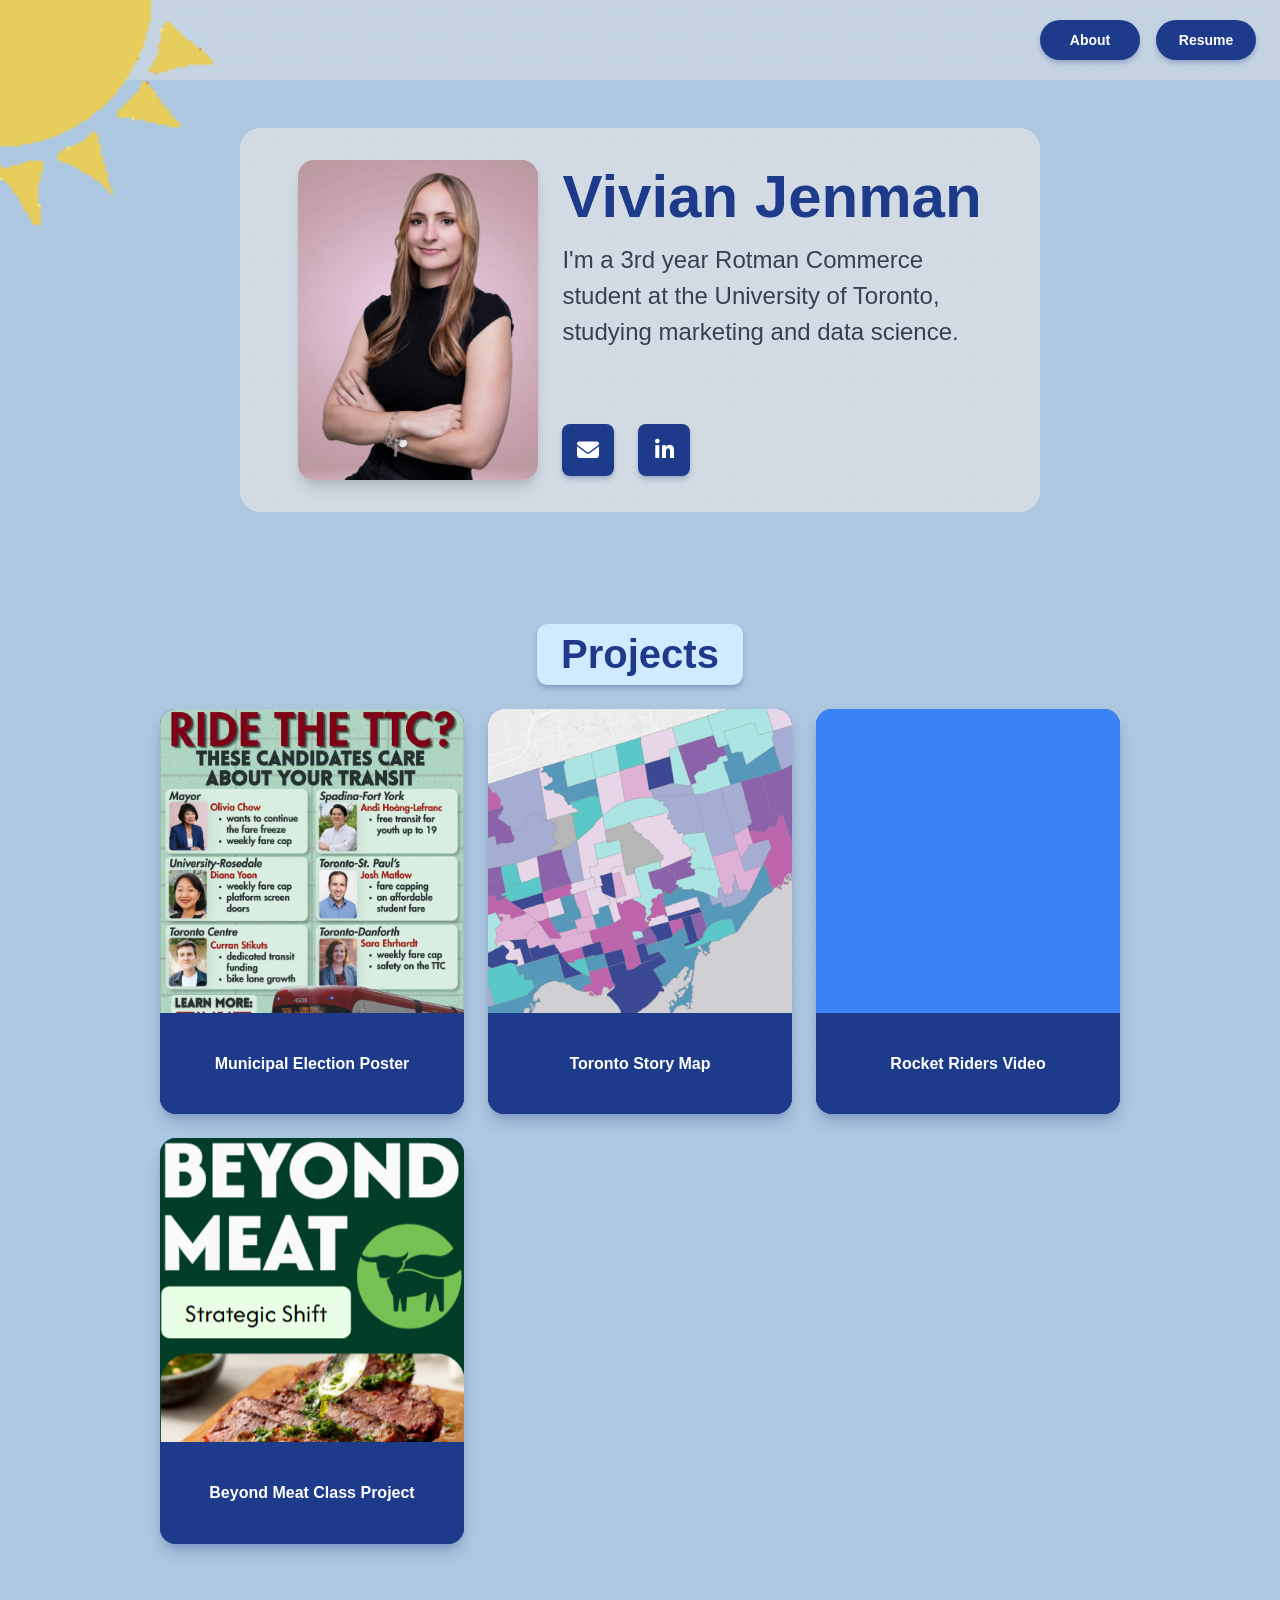
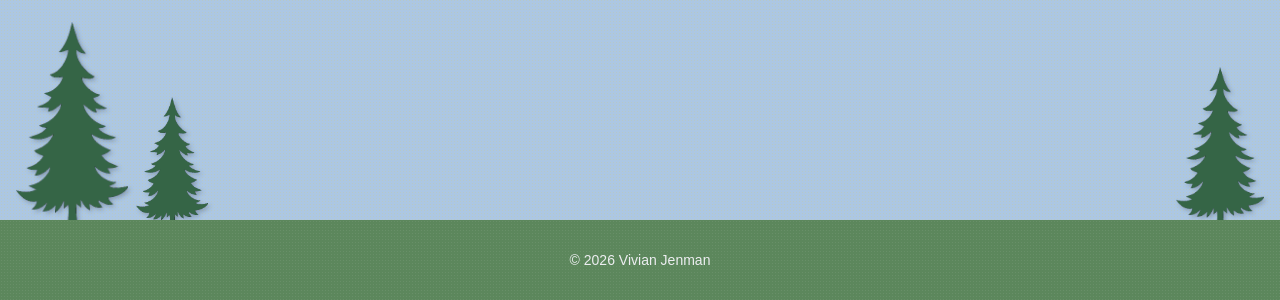
==== commit a966a3fd: "minor changes" ====
--- a/index.html
+++ b/index.html
@@ -71,7 +71,7 @@
       
       <h2 class="projects-title">Projects</h2>
 
-      <!-- 3x2 Grid (6 Projects Total) -->
+      <!-- Project Grid -->
       <div class="projects-grid">
 
         <!-- Project Card 1 -->
@@ -85,16 +85,16 @@
         </a>
 
         <!-- Project Card 2 -->
-        <a href="beyondmeat.html" class="project-card">
+        <a href="https://vjenman.github.io/storymap/" class="project-card">
           <div class="project-img-wrapper">
-            <img src="elements/beyondmeat.png" alt="Beyond Meat class project" class="project-imgbeyondmeat">
+            <img src="elements/plainbivariatemap.png" alt="Toronto Story Map" class="project-imgtoronto">
           </div>
           <div class="project-title-bar">
-            <h3>Beyond Meat Class Project</h3>
+            <h3>Toronto Story Map</h3>
           </div>
         </a>
 
-        <!-- Project Card 5 -->
+        <!-- Project Card 3 -->
         <a href="video.html" class="project-card">
           <div class="project-img-wrapper-video">
             <!-- <img src="elements/rrvideo.mp4" alt="Rocket Riders video" class="project-img"> -->
@@ -104,6 +104,16 @@
           </div>
           <div class="project-title-bar">
             <h3>Rocket Riders Video</h3>
+          </div>
+        </a>
+
+        <!-- Project Card 4 -->
+        <a href="beyondmeat.html" class="project-card">
+          <div class="project-img-wrapper">
+            <img src="elements/beyondmeat.png" alt="Beyond Meat class project" class="project-imgbeyondmeat">
+          </div>
+          <div class="project-title-bar">
+            <h3>Beyond Meat Class Project</h3>
           </div>
         </a>
 
--- a/index.css
+++ b/index.css
@@ -285,7 +285,7 @@
   padding: 0.5rem 1.5rem;
 }
 
-/* 3x2 Grid */
+/* Three-column project grid */
 .projects-grid {
   display: grid;
   grid-template-columns: 1fr;
@@ -364,6 +364,19 @@
   object-fit: cover;
   transition: transform 0.3s ease;
   object-position: center 5%;
+}
+
+.project-imgtoronto {
+  width: 100%;
+  height: 100%;
+  object-fit: cover;
+  object-position: center 52%;
+  transform: scale(1.55);
+  transition: transform 0.3s ease;
+}
+
+.project-card:hover .project-imgtoronto {
+  transform: scale(1.60);
 }
 
 .project-imgbeyondmeat {
